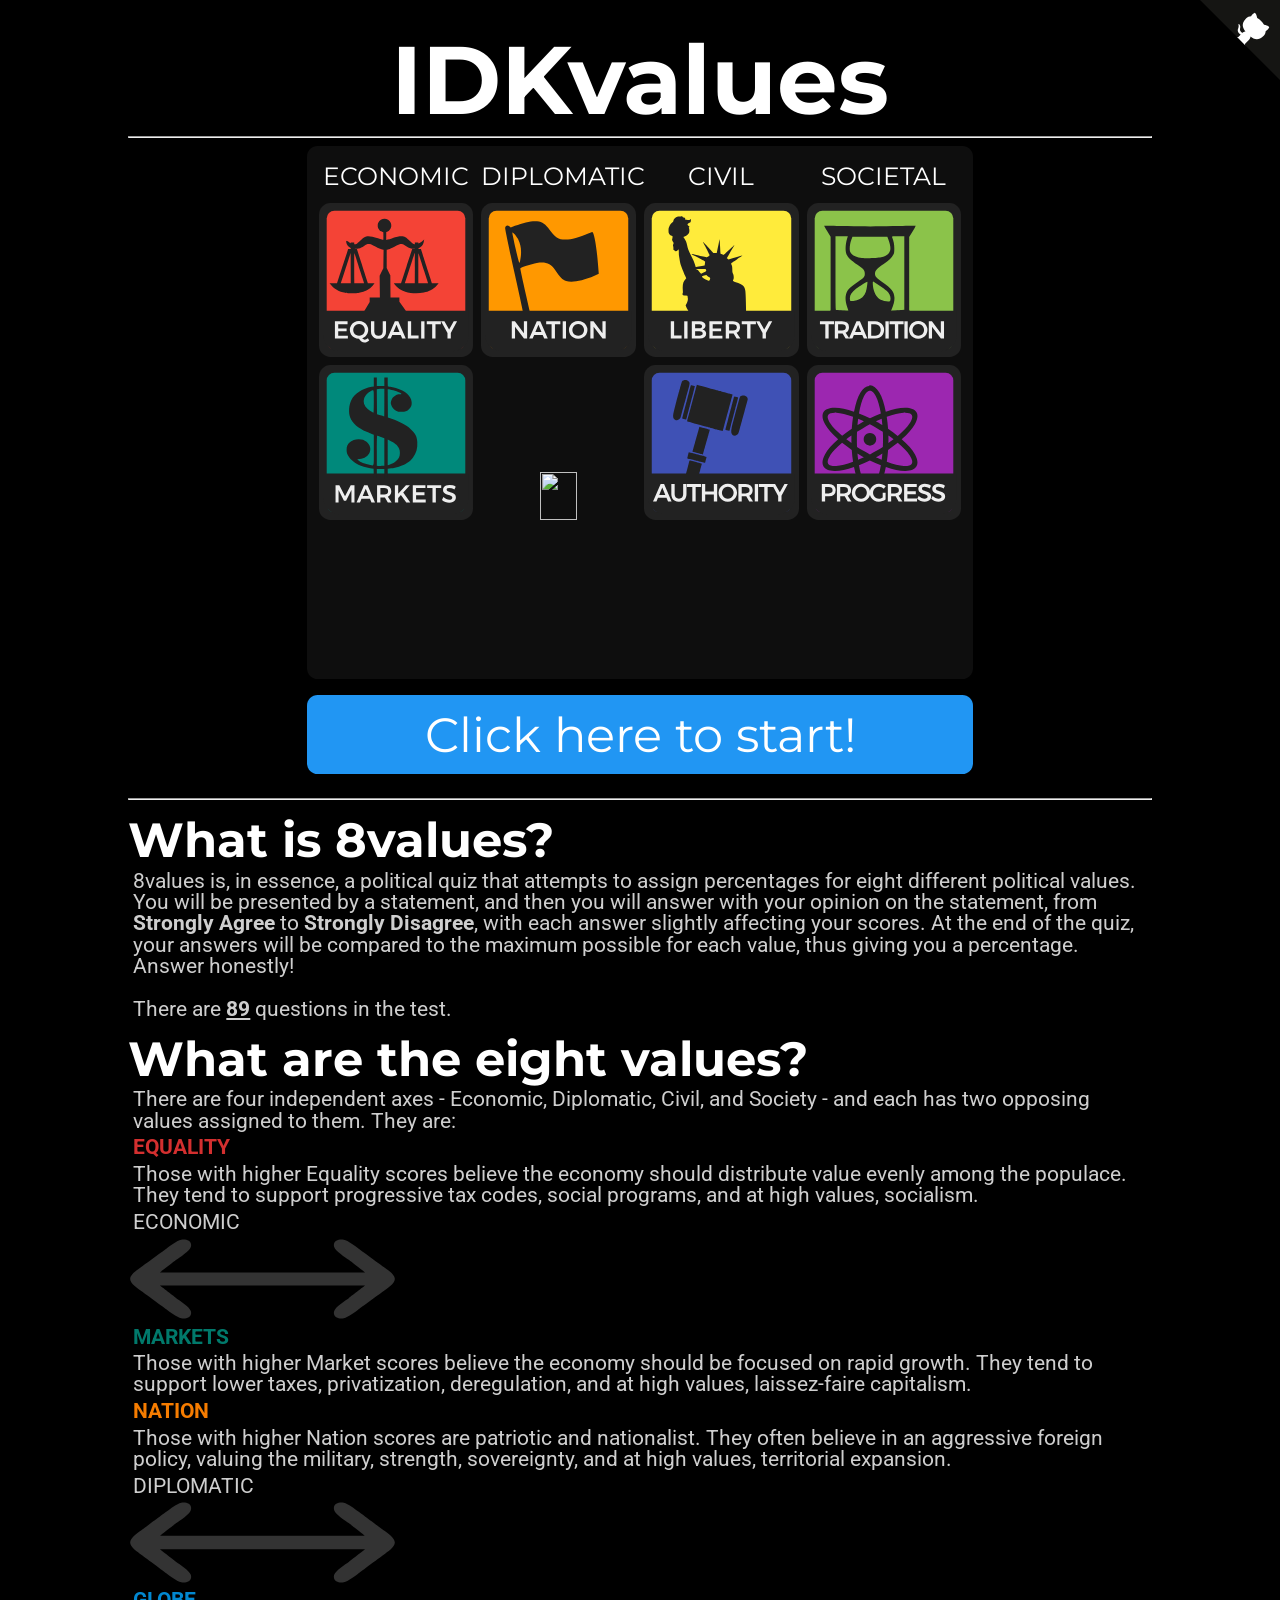
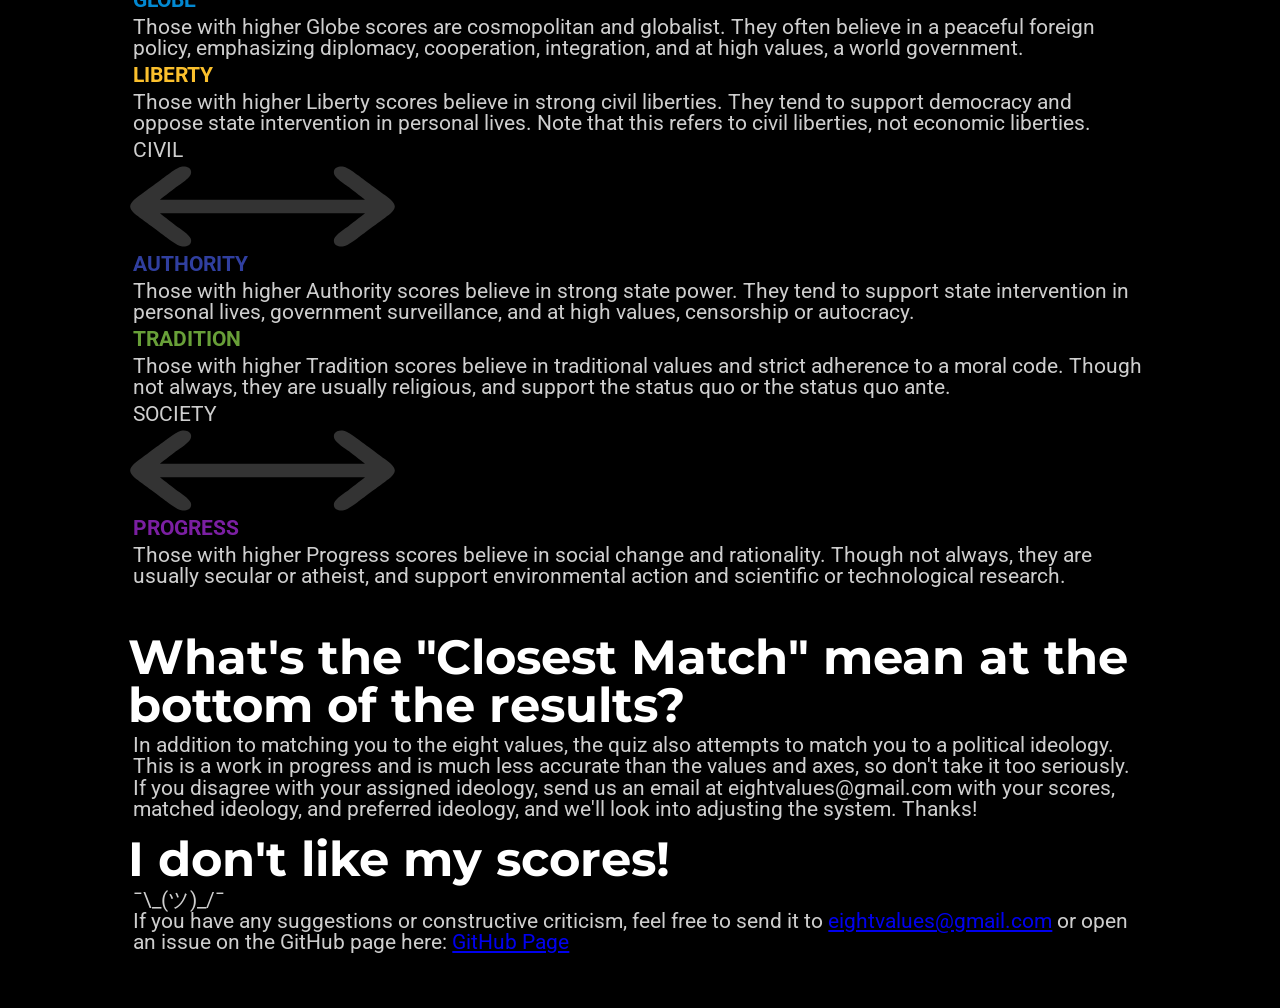
==== index.html @ 137be1ce "create git" ====
<head>
<link href="https://fonts.googleapis.com/css?family=Montserrat:300,400,700|Roboto:400,700" rel="stylesheet">
<link href='style.css' rel='stylesheet' type='text/css'>
<title>IDK</title>
<link rel="icon" type="x-icon" href="icon.png">
<link rel="shortcut icon" type="x-icon" href="icon.png">
<meta charset="utf-8">
<script async src="//pagead2.googlesyndication.com/pagead/js/adsbygoogle.js"></script>
<script>
  (adsbygoogle = window.adsbygoogle || []).push({
    google_ad_client: "ca-pub-6511426299019766",
    enable_page_level_ads: true
  });


</script>
</head>
<body>
<a href="https://github.com/8values/8values.github.io" class="github-corner" aria-label="View source on Github"><svg width="80" height="80" viewBox="0 0 250 250" style="fill:#151513; color:#fff; position: absolute; top: 0; border: 0; right: 0;" aria-hidden="true"><path d="M0,0 L115,115 L130,115 L142,142 L250,250 L250,0 Z"></path><path d="M128.3,109.0 C113.8,99.7 119.0,89.6 119.0,89.6 C122.0,82.7 120.5,78.6 120.5,78.6 C119.2,72.0 123.4,76.3 123.4,76.3 C127.3,80.9 125.5,87.3 125.5,87.3 C122.9,97.6 130.6,101.9 134.4,103.2" fill="currentColor" style="transform-origin: 130px 106px;" class="octo-arm"></path><path d="M115.0,115.0 C114.9,115.1 118.7,116.5 119.8,115.4 L133.7,101.6 C136.9,99.2 139.9,98.4 142.2,98.6 C133.8,88.0 127.5,74.4 143.8,58.0 C148.5,53.4 154.0,51.2 159.7,51.0 C160.3,49.4 163.2,43.6 171.4,40.1 C171.4,40.1 176.1,42.5 178.8,56.2 C183.1,58.6 187.2,61.8 190.9,65.4 C194.5,69.0 197.7,73.2 200.1,77.6 C213.8,80.2 216.3,84.9 216.3,84.9 C212.7,93.1 206.9,96.0 205.4,96.6 C205.1,102.4 203.0,107.8 198.3,112.5 C181.9,128.9 168.3,122.5 157.7,114.1 C157.9,116.9 156.7,120.9 152.7,124.9 L141.0,136.5 C139.8,137.7 141.6,141.9 141.8,141.8 Z" fill="currentColor" class="octo-body"></path></svg></a><style>.github-corner:hover .octo-arm{animation:octocat-wave 560ms ease-in-out}@keyframes octocat-wave{0%,100%{transform:rotate(0)}20%,60%{transform:rotate(-25deg)}40%,80%{transform:rotate(10deg)}}@media (max-width:500px){.github-corner:hover .octo-arm{animation:none}.github-corner .octo-arm{animation:octocat-wave 560ms ease-in-out}}</style>
<h1>IDKvalues</h1>
<hr>
<div class="center">
    <div class="axis_name quadcolumn">ECONOMIC</div>
    <div class="axis_name quadcolumn">DIPLOMATIC</div>
    <div class="axis_name quadcolumn">CIVIL</div>
    <div class="axis_name quadcolumn">SOCIETAL</div>
    <a href="#anchor"><img src="/value_images/equality.svg" class="quadcolumn"></a>
    <a href="#anchor"><img src="/value_images/nation.svg" class="quadcolumn"></a>
    <a href="#anchor"><img src="/value_images/liberty.svg" class="quadcolumn"></a>
    <a href="#anchor"><img src="/value_images/tradition.svg" class="quadcolumn"></a>
    <a href="#anchor"><img src="/value_images/markets.svg" class="quadcolumn"></a>
    <a href="#anchor"><img src="/value_images/globe.svg" class="quadcolumn"></a>
    <a href="#anchor"><img src="/value_images/authority.svg" class="quadcolumn"></a>
    <a href="#anchor"><img src="/value_images/progress.svg" class="quadcolumn"></a>
</div>
<br>
<button class="button" onclick="location.href='instructions.html';" style="font-size:36pt;">Click here to start!</button>
<br><hr>
<h2>What is 8values?</h2>
    <p>8values is, in essence, a political quiz that attempts to assign percentages for eight different political values. You will be presented by a statement, and then you will answer with your opinion on the statement, from <b>Strongly Agree</b> to <b>Strongly Disagree</b>, with each answer slightly affecting your scores. At the end of the quiz, your answers will be compared to the maximum possible for each value, thus giving you a percentage. Answer honestly!<br /><br />
    There are <b><u><span id="numOfQuestions"></span></u></b> questions in the test.</p>

<h2><a id="anchor">What are the eight values?</a></h2>
    <p>There are four independent axes - Economic, Diplomatic, Civil, and Society - and each has two opposing values assigned to them. They are:</p>
    <div class="explanation_bg">
        <div class="spacer">
            <div class="explanation_blurb_left">
                <p class="value"><b style="color:#d32f2f;">EQUALITY</b></p>
                <p class="blurb-text">
                    Those with higher Equality scores believe the economy should distribute value evenly among the populace. They tend to support progressive tax codes, social programs, and at high values, socialism.
                </p>
            </div>
            <div class="explanation_axis">
                <p class="axis_name">ECONOMIC</p>
                <img class="arrow" src="double_arrow.svg"></img>
            </div>
            <div class="explanation_blurb_right">
                <p class="value"><b style="color:#00796b;">MARKETS</b></p>
                <p class="blurb-text">
                    Those with higher Market scores believe the economy should be focused on rapid growth. They tend to support lower taxes, privatization, deregulation, and at high values, laissez-faire capitalism.
                </p>
            </div>
        </div>
        <div class="spacer">
            <div class="explanation_blurb_left">
                <p class="value"><b style="color:#f57c00;">NATION</b></p>
                <p class="blurb-text">
                    Those with higher Nation scores are patriotic and nationalist. They often believe in an aggressive foreign policy, valuing the military, strength, sovereignty, and at high values, territorial expansion.
                </p>
            </div>
            <div class="explanation_axis">
                <p class="axis_name">DIPLOMATIC</p>
                <img class="arrow" src="double_arrow.svg"></img>
            </div>
            <div class="explanation_blurb_right">
                <p class="value"><b style="color:#0288d1;">GLOBE</b></p>
                <p class="blurb-text">
                    Those with higher Globe scores are cosmopolitan and globalist. They often believe in a peaceful foreign policy, emphasizing diplomacy, cooperation, integration, and at high values, a world government.
                </p>
            </div>
        </div>
        <div class="spacer">
            <div class="explanation_blurb_left">
                <p class="value"><b style="color:#fbc02d;">LIBERTY</b></p>
                <p class="blurb-text">
                    Those with higher Liberty scores believe in strong civil liberties. They tend to support democracy and oppose state intervention in personal lives. Note that this refers to civil liberties, not economic liberties.
                </p>
            </div>
            <div class="explanation_axis">
                <p class="axis_name">CIVIL</p>
                <img class="arrow" src="double_arrow.svg"></img>
            </div>
            <div class="explanation_blurb_right">
                <p class="value"><b style="color:#303f9f;">AUTHORITY</b></p>
                <p class="blurb-text">
                    Those with higher Authority scores believe in strong state power. They tend to support state intervention in personal lives, government surveillance, and at high values, censorship or autocracy.
                </p>
            </div>
        </div>
        <div class="spacer">
            <div class="explanation_blurb_left">
                <p class="value"><b style="color:#689f38;">TRADITION</b></p>
                <p class="blurb-text">
                    Those with higher Tradition scores believe in traditional values and strict adherence to a moral code. Though not always, they are usually religious, and support the status quo or the status quo ante.
                </p>
            </div>
            <div class="explanation_axis">
                <p class="axis_name">SOCIETY</p>
                <img class="arrow" src="double_arrow.svg"></img>
            </div>
            <div class="explanation_blurb_right">
                <p class="value"><b style="color:#7b1fa2;">PROGRESS</b></p>
                <p class="blurb-text">
                    Those with higher Progress scores believe in social change and rationality. Though not always, they are usually secular or atheist, and support environmental action and scientific or technological research.
                </p>
            </div>
        </div>
        <br/>
    </div>

<h2 style="margin-top: 17pt;">What's the "Closest Match" mean at the bottom of the results?</h2>
    <p>In addition to matching you to the eight values, the quiz also attempts to match you to a political ideology. This is a work in progress and is much less accurate than the values and axes, so don't take it too seriously. If you disagree with your assigned ideology, send us an email at eightvalues@gmail.com with your scores, matched ideology, and preferred ideology, and we'll look into adjusting the system. Thanks!</p>
<h2>I don't like my scores!</h2>
    <p>¯\_(ツ)_/¯<br/>
    If you have any suggestions or constructive criticism, feel free to send it to <a href="mailto:eightvalues@gmail.com">eightvalues@gmail.com</a> or open an issue on the GitHub page here: <a href="https://github.com/8values/8values.github.io">GitHub Page</a></p>
<br>
<!-- Website visit statistics - no personal information is collected! -->
<script type="text/javascript">
var sc_project=11325211;
var sc_invisible=1;
var sc_security="fd9f0659";
var scJsHost = (("https:" == document.location.protocol) ?
"https://secure." : "http://www.");
document.write("<sc"+"ript type='text/javascript' src='" +
scJsHost+
"statcounter.com/counter/counter.js'></"+"script>");
</script>
<noscript><div class="statcounter"><a title="web stats"
href="http://statcounter.com/" target="_blank"><img
class="statcounter"
src="//c.statcounter.com/11325211/0/fd9f0659/1/" alt="web
stats"></a></div></noscript>

<!-- This is the script for the page itself -->
<script type="application/javascript"src="questions.js"></script>
<script type="text/javascript">
    document.getElementById("numOfQuestions").innerHTML = questions.length;
</script>
</body>
---- style.css ----
html {
    background-color: #000000;
    padding: 0px;
}

body {
    width: 80%;
    min-height: calc(100vh - 4em);
    margin: 0 auto;
    padding: 2em;
    background-color: #000000;
    border-color: #000000;
    border-left-style: solid;
    border-right-style: solid;
    border-width: 20px;
}

p {
    color: #cecece;
    font-family: 'Roboto', sans-serif;
    font-size: 16pt;
    line-height: 1;
    margin: 4pt;
}

div.center {
    background-color: #0e0e0e;
    font-family: 'Montserrat', sans-serif;
    border-radius: 8pt;
    padding: 6pt;
    color: white;
    width: 50%;
    min-width: 488pt;
    text-align: center;
    text-decoration: none;
    display: block;
    font-size: 24pt;
    margin: auto;
}

img.quadcolumn {
    width: 23.75%;
    transition: transform .3s;
}

img.quadcolumn:hover {
    transform: scale(1.05);
}

div.quadcolumn {
    width: 23.75%;
}

div.axis_name {
    color: #ffffff;
    font-size: 19pt;
    font-family: 'Montserrat';
    display: inline-block;
    padding-bottom: 8.65pt;
}

p.value-description {
    text-indent: -16pt;
    margin-left: 20pt;
}

p.question {
    margin: 16pt auto;
    color: #ffffff;
    font-family: 'Montserrat', sans-serif;
    font-weight: normal;
    width: 70%;
    min-width: 500pt;
    min-height: 144pt;
    background-color: #000000;
    padding: 16pt;
    border-radius: 16pt;
    font-size: 36pt;
    display: flex;
    justify-content: center;
    align-items: center;
    text-align: center;

}

h1 {
    color: #ffffff;
    font-family: 'Montserrat', sans-serif;
    font-size: 72pt;
    text-align: center;
    line-height: 72pt;
    margin-top: 0pt;
    margin-bottom: 0pt;
}

h2 {
    color: #ffffff;
    font-family: 'Montserrat', sans-serif;
    font-size: 36pt;
    line-height: 36pt;
    margin-top: 12pt;
    margin-bottom: 0pt;
}

li {
    font-size: 16pt;
    text-indent: 16pt;
}

a {
    font-family: inherit;
}

img.center {
    display: block;
    margin: 1em auto;
    width: 50%;
    min-width: 500pt;
}

.button {
    background-color: #2196f3;
    font-family: 'Montserrat', sans-serif;
    border: none;
    border-radius: 8pt;
    color: white;
    padding: 8pt;
    width: 50%;
    min-width: 500pt;
    text-align: center;
    text-decoration: none;
    display: block;
    font-size: 24pt;
    margin: -2px auto;
    cursor: pointer;
}

.small_button,
.small_button_off {
    background-color: #333;
    font-family: 'Montserrat', sans-serif;
    border: none;
    border-radius: 8pt;
    color: white;
    padding: 8pt;
    width: 10%;
    min-width: 100pt;
    text-align: center;
    text-decoration: none;
    display: block;
    font-size: 18pt;
    margin: -2px auto;
    cursor: pointer;
}

.small_button_off {
    background-color: #ddd;
    color: #888;
    border: 2px solid #888;
    cursor: not-allowed;
    margin: -4px auto;
}

div.axis {
    width: 100%;
    display: flex;
    align-items: center;
    justify-content: center;
}

div.bar {
    height: 36pt;
    line-height: 36pt;
    padding: 8pt;
    margin-top: 4pt;
    margin-bottom: 4pt;
    border-width: 4px;
    border-right-width: 1px;
    border-top-style: solid;
    border-bottom-style: solid;
    border-color: #222222;
    background-color: #eeeeee;
    display: block;
    width: 50%;
}

div.text-wrapper {
    font-family: 'Montserrat', sans-serif;
    font-size: 36pt;
    line-height: 36pt;
    color: #222222;
    display: inline-block;
}

div.equality {
    background-color: #f44336;
    text-align: left;
    border-right-style: solid;
}

div.wealth {
    background-color: #00897b;
    text-align: right;
    border-left-style: solid;
}

div.liberty {
    background-color: #ffeb3b;
    text-align: left;
    border-right-style: solid;
}

div.authority {
    background-color: #3f51b5;
    text-align: right;
    border-left-style: solid;
}

div.internat {
    background-color: #ffdb8c;
    text-align: right;
    border-left-style: solid;
}

div.nati {
    background-color: #ff9800;
    text-align: left;
    border-right-style: solid;
}

div.progress {
    background-color: #9c27b0;
    text-align: right;
    border-left-style: solid;
}

div.tradition {
    background-color: #8bc34a;
    text-align: left;
    border-right-style: solid;
}

div.militarist {
    background-color: #8BC34A;
    text-align: right;
    border-left-style: solid;
}

div.pacifist {
    background-color: #ff84a3;
    text-align: left;
    border-right-style: solid;
}

div.trade {
    background-color: #3993dc;
    text-align: right;
    border-left-style: solid;
}

div.protectionist {
    background-color: #a400d6;
    text-align: left;
    border-right-style: solid;
}

div.Accelerate {
    background-color: #607d8b;
    text-align: right;
    border-left-style: solid;
}

div.Decelerate {
    background-color: #ffac67;
    text-align: left;
    border-right-style: solid;
}

div.democracy {
    background-color: #00796f;
    text-align: right;
    border-left-style: solid;
}

div.anti-democratic {
    background-color: #ff9100;
    text-align: left;
    border-right-style: solid;
}

div.open_borders {
    background-color: #0400ff;
    text-align: right;
    border-left-style: solid;
}

div.close_borders {
    background-color: hsl(332, 100%, 70%);
    text-align: left;
    border-right-style: solid;
}

div.reform {
    background-color: #f86969;
    text-align: right;
    border-left-style: solid;
}

div.revolution {
    background-color: #ad0000;
    text-align: left;
    border-right-style: solid;
}

div.secular {
    background-color: #ffa600;
    text-align: right;
    border-left-style: solid;
}

div.religious {
    background-color: #00a2ff;
    text-align: left;
    border-right-style: solid;
}

span.weight-300 {
    font-weight: 300;
}

#banner {
    border-color: #444444;
    border-style: solid;
    border-width: 2px;
    border-radius: 8pt;
    display: block;
    margin: 8pt;
    margin-left: auto;
    margin-right: auto;
}
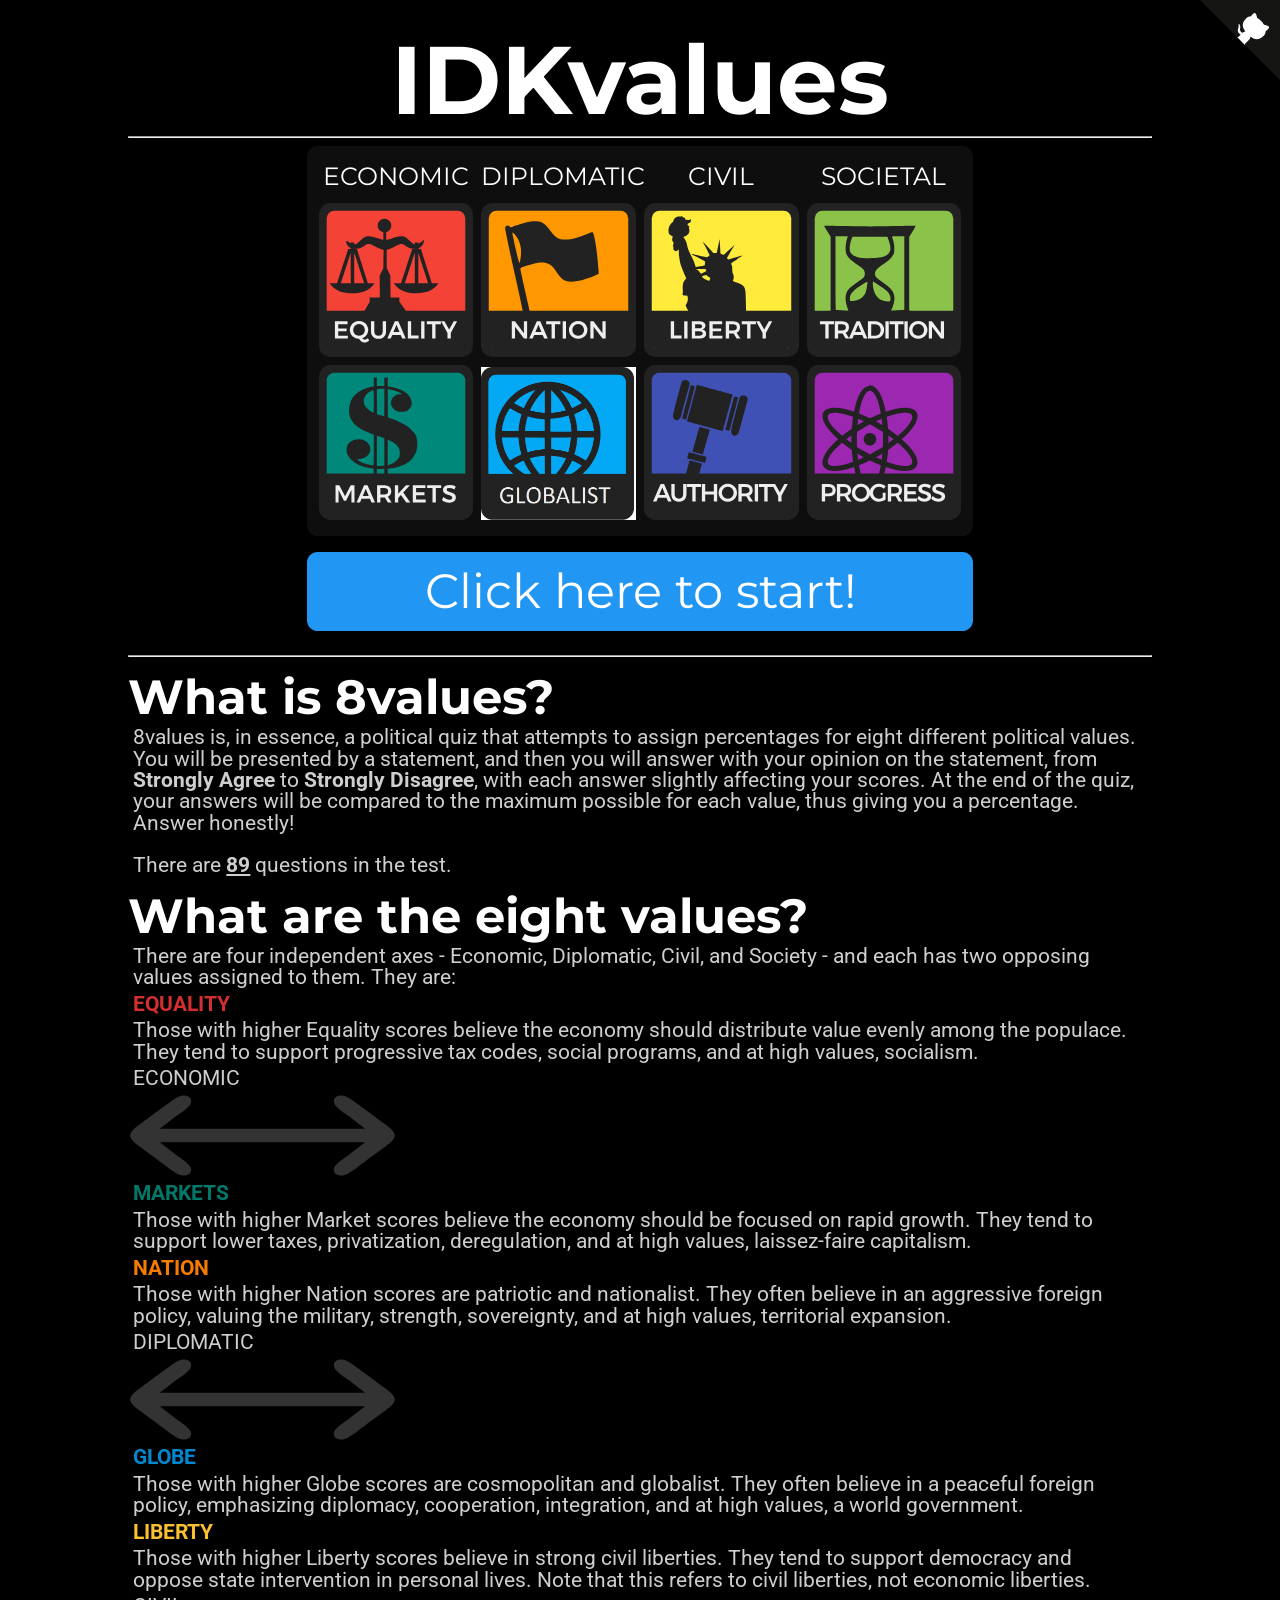
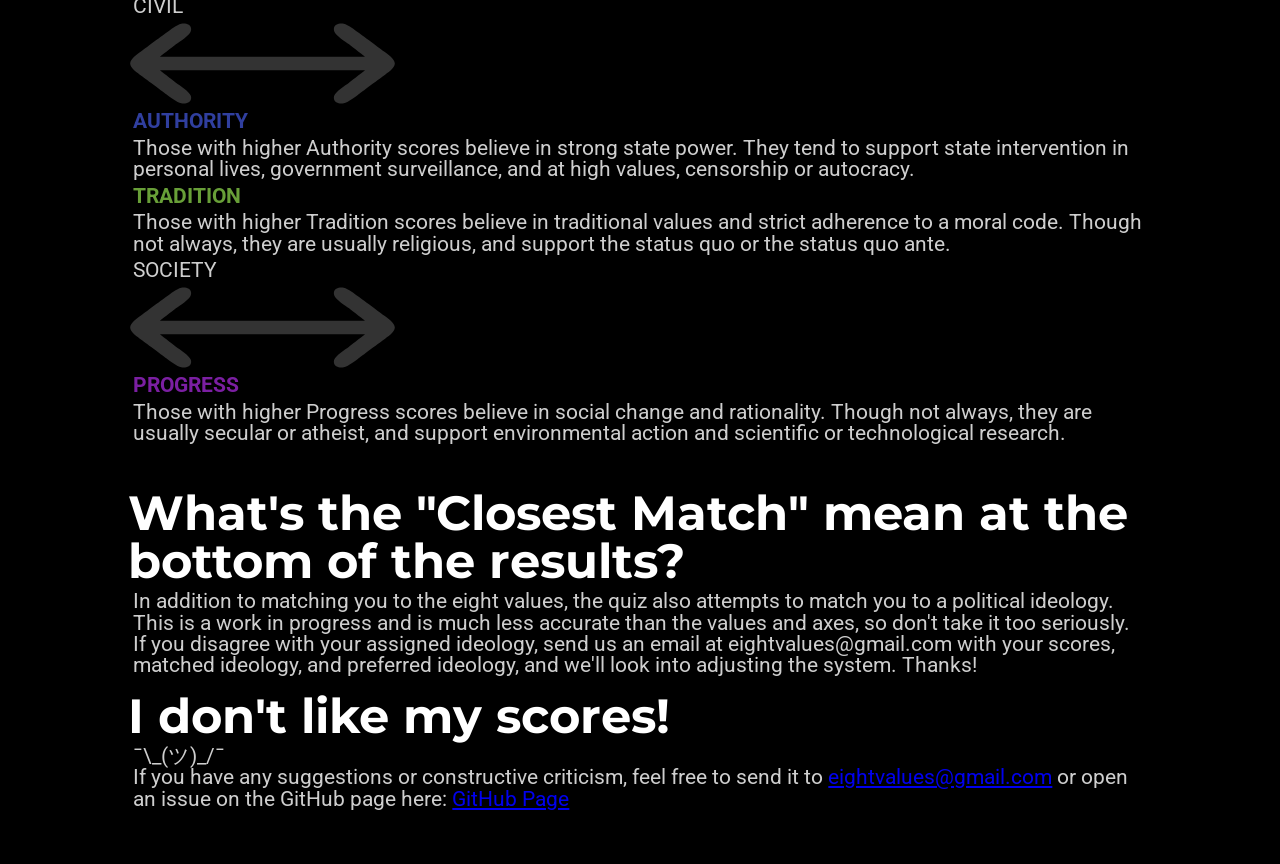
==== commit 945e87ce: "create git" ====
--- a/index.html
+++ b/index.html
@@ -24,14 +24,14 @@
     <div class="axis_name quadcolumn">DIPLOMATIC</div>
     <div class="axis_name quadcolumn">CIVIL</div>
     <div class="axis_name quadcolumn">SOCIETAL</div>
-    <a href="#anchor"><img src="/value_images/equality.svg" class="quadcolumn"></a>
-    <a href="#anchor"><img src="/value_images/nation.svg" class="quadcolumn"></a>
-    <a href="#anchor"><img src="/value_images/liberty.svg" class="quadcolumn"></a>
-    <a href="#anchor"><img src="/value_images/tradition.svg" class="quadcolumn"></a>
-    <a href="#anchor"><img src="/value_images/markets.svg" class="quadcolumn"></a>
-    <a href="#anchor"><img src="/value_images/globe.svg" class="quadcolumn"></a>
-    <a href="#anchor"><img src="/value_images/authority.svg" class="quadcolumn"></a>
-    <a href="#anchor"><img src="/value_images/progress.svg" class="quadcolumn"></a>
+    <a href="#anchor"><img src="value_images/equality.svg" class="quadcolumn"></a>
+    <a href="#anchor"><img src="value_images/nation.svg" class="quadcolumn"></a>
+    <a href="#anchor"><img src="value_images/liberty.svg" class="quadcolumn"></a>
+    <a href="#anchor"><img src="value_images/tradition.svg" class="quadcolumn"></a>
+    <a href="#anchor"><img src="value_images/markets.svg" class="quadcolumn"></a>
+    <a href="#anchor"><img src="value_images/globalist.png" class="quadcolumn"></a>
+    <a href="#anchor"><img src="value_images/authority.svg" class="quadcolumn"></a>
+    <a href="#anchor"><img src="value_images/progress.svg" class="quadcolumn"></a>
 </div>
 <br>
 <button class="button" onclick="location.href='instructions.html';" style="font-size:36pt;">Click here to start!</button>
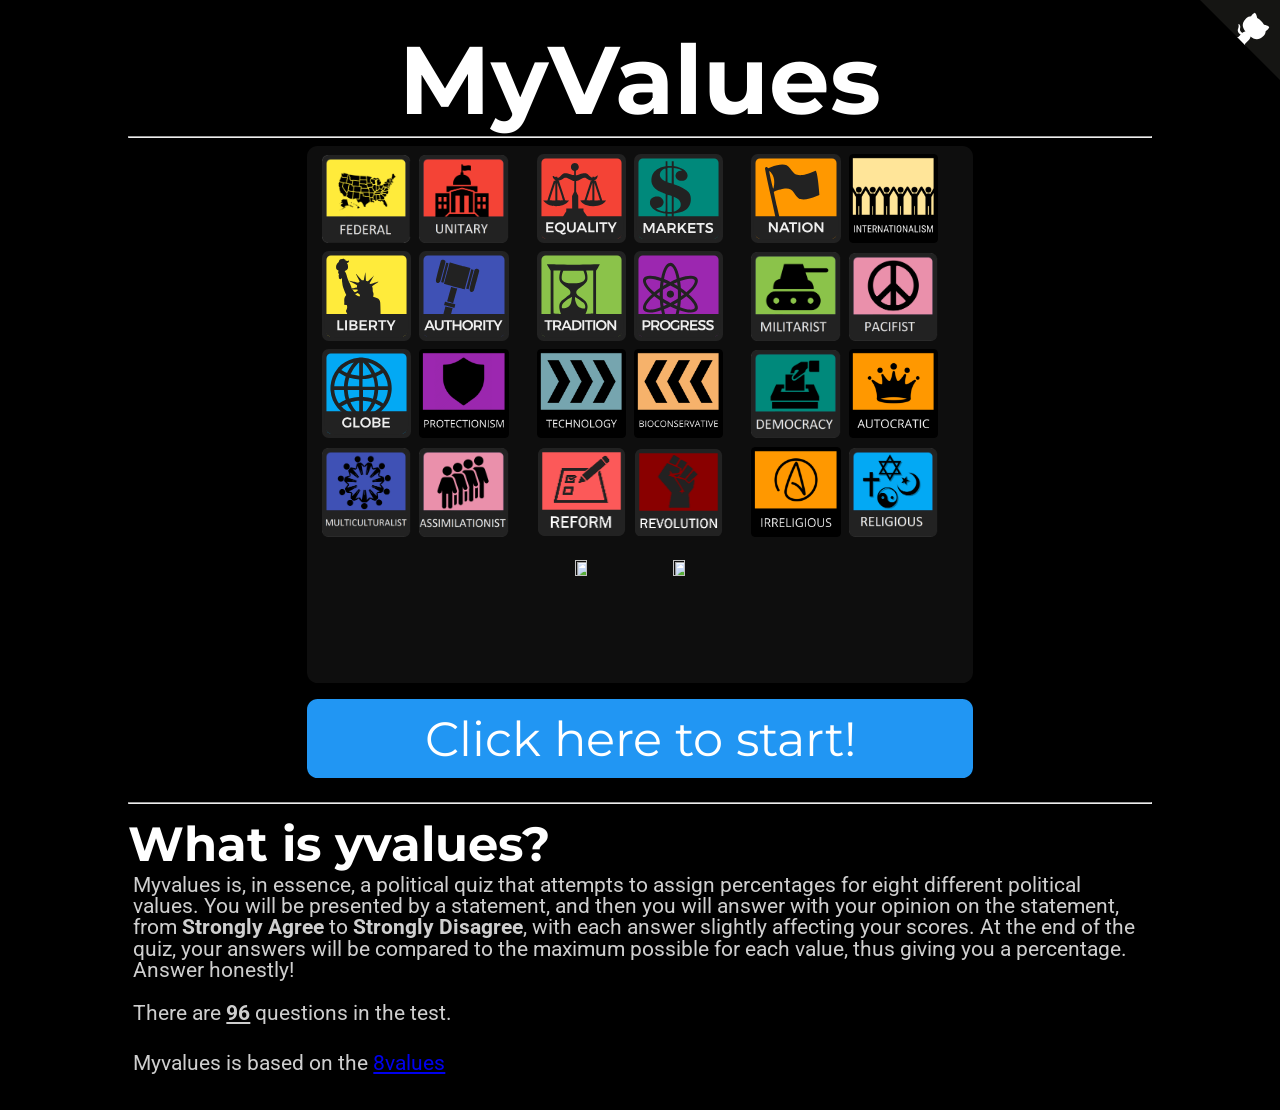
==== commit 1a639208: "version 1.1" ====
--- a/index.html
+++ b/index.html
@@ -1,7 +1,7 @@
 <head>
 <link href="https://fonts.googleapis.com/css?family=Montserrat:300,400,700|Roboto:400,700" rel="stylesheet">
 <link href='style.css' rel='stylesheet' type='text/css'>
-<title>IDK</title>
+<title>MyValues</title>
 <link rel="icon" type="x-icon" href="icon.png">
 <link rel="shortcut icon" type="x-icon" href="icon.png">
 <meta charset="utf-8">
@@ -16,31 +16,61 @@
 </script>
 </head>
 <body>
-<a href="https://github.com/8values/8values.github.io" class="github-corner" aria-label="View source on Github"><svg width="80" height="80" viewBox="0 0 250 250" style="fill:#151513; color:#fff; position: absolute; top: 0; border: 0; right: 0;" aria-hidden="true"><path d="M0,0 L115,115 L130,115 L142,142 L250,250 L250,0 Z"></path><path d="M128.3,109.0 C113.8,99.7 119.0,89.6 119.0,89.6 C122.0,82.7 120.5,78.6 120.5,78.6 C119.2,72.0 123.4,76.3 123.4,76.3 C127.3,80.9 125.5,87.3 125.5,87.3 C122.9,97.6 130.6,101.9 134.4,103.2" fill="currentColor" style="transform-origin: 130px 106px;" class="octo-arm"></path><path d="M115.0,115.0 C114.9,115.1 118.7,116.5 119.8,115.4 L133.7,101.6 C136.9,99.2 139.9,98.4 142.2,98.6 C133.8,88.0 127.5,74.4 143.8,58.0 C148.5,53.4 154.0,51.2 159.7,51.0 C160.3,49.4 163.2,43.6 171.4,40.1 C171.4,40.1 176.1,42.5 178.8,56.2 C183.1,58.6 187.2,61.8 190.9,65.4 C194.5,69.0 197.7,73.2 200.1,77.6 C213.8,80.2 216.3,84.9 216.3,84.9 C212.7,93.1 206.9,96.0 205.4,96.6 C205.1,102.4 203.0,107.8 198.3,112.5 C181.9,128.9 168.3,122.5 157.7,114.1 C157.9,116.9 156.7,120.9 152.7,124.9 L141.0,136.5 C139.8,137.7 141.6,141.9 141.8,141.8 Z" fill="currentColor" class="octo-body"></path></svg></a><style>.github-corner:hover .octo-arm{animation:octocat-wave 560ms ease-in-out}@keyframes octocat-wave{0%,100%{transform:rotate(0)}20%,60%{transform:rotate(-25deg)}40%,80%{transform:rotate(10deg)}}@media (max-width:500px){.github-corner:hover .octo-arm{animation:none}.github-corner .octo-arm{animation:octocat-wave 560ms ease-in-out}}</style>
-<h1>IDKvalues</h1>
+<a href="https://github.com/lord-jakub/myvalues" class="github-corner" aria-label="View source on Github"><svg width="80" height="80" viewBox="0 0 250 250" style="fill:#151513; color:#fff; position: absolute; top: 0; border: 0; right: 0;" aria-hidden="true"><path d="M0,0 L115,115 L130,115 L142,142 L250,250 L250,0 Z"></path><path d="M128.3,109.0 C113.8,99.7 119.0,89.6 119.0,89.6 C122.0,82.7 120.5,78.6 120.5,78.6 C119.2,72.0 123.4,76.3 123.4,76.3 C127.3,80.9 125.5,87.3 125.5,87.3 C122.9,97.6 130.6,101.9 134.4,103.2" fill="currentColor" style="transform-origin: 130px 106px;" class="octo-arm"></path><path d="M115.0,115.0 C114.9,115.1 118.7,116.5 119.8,115.4 L133.7,101.6 C136.9,99.2 139.9,98.4 142.2,98.6 C133.8,88.0 127.5,74.4 143.8,58.0 C148.5,53.4 154.0,51.2 159.7,51.0 C160.3,49.4 163.2,43.6 171.4,40.1 C171.4,40.1 176.1,42.5 178.8,56.2 C183.1,58.6 187.2,61.8 190.9,65.4 C194.5,69.0 197.7,73.2 200.1,77.6 C213.8,80.2 216.3,84.9 216.3,84.9 C212.7,93.1 206.9,96.0 205.4,96.6 C205.1,102.4 203.0,107.8 198.3,112.5 C181.9,128.9 168.3,122.5 157.7,114.1 C157.9,116.9 156.7,120.9 152.7,124.9 L141.0,136.5 C139.8,137.7 141.6,141.9 141.8,141.8 Z" fill="currentColor" class="octo-body"></path></svg></a><style>.github-corner:hover .octo-arm{animation:octocat-wave 560ms ease-in-out}@keyframes octocat-wave{0%,100%{transform:rotate(0)}20%,60%{transform:rotate(-25deg)}40%,80%{transform:rotate(10deg)}}@media (max-width:500px){.github-corner:hover .octo-arm{animation:none}.github-corner .octo-arm{animation:octocat-wave 560ms ease-in-out}}</style>
+<h1>MyValues</h1>
 <hr>
 <div class="center">
-    <div class="axis_name quadcolumn">ECONOMIC</div>
-    <div class="axis_name quadcolumn">DIPLOMATIC</div>
-    <div class="axis_name quadcolumn">CIVIL</div>
-    <div class="axis_name quadcolumn">SOCIETAL</div>
+   
+    <a href="#anchor"><img src="value_images/federal.png" class="quadcolumn"></a>
+    <a href="#anchor"><img src="value_images/unitary.png" class="quadcolumn space"></a>
+
     <a href="#anchor"><img src="value_images/equality.svg" class="quadcolumn"></a>
+    <a href="#anchor"><img src="value_images/markets.svg" class="quadcolumn space"></a>
+
     <a href="#anchor"><img src="value_images/nation.svg" class="quadcolumn"></a>
+    <a href="#anchor"><img src="value_images/internationalist.png" class="quadcolumn space"></a>
+
     <a href="#anchor"><img src="value_images/liberty.svg" class="quadcolumn"></a>
+    <a href="#anchor"><img src="value_images/authority.svg" class="quadcolumn space"></a>
+
     <a href="#anchor"><img src="value_images/tradition.svg" class="quadcolumn"></a>
-    <a href="#anchor"><img src="value_images/markets.svg" class="quadcolumn"></a>
-    <a href="#anchor"><img src="value_images/globalist.png" class="quadcolumn"></a>
-    <a href="#anchor"><img src="value_images/authority.svg" class="quadcolumn"></a>
-    <a href="#anchor"><img src="value_images/progress.svg" class="quadcolumn"></a>
+    <a href="#anchor"><img src="value_images/progress.svg" class="quadcolumn space"></a>
+
+    <a href="#anchor"><img src="value_images/militarist.png" class="quadcolumn"></a>
+    <a href="#anchor"><img src="value_images/pacifist.png" class="quadcolumn space"></a>
+
+    <a href="#anchor"><img src="value_images/trade.svg" class="quadcolumn"></a>
+    <a href="#anchor"><img src="value_images/protectionist.png" class="quadcolumn space"></a>
+
+    <a href="#anchor"><img src="value_images/accelerate.png" class="quadcolumn"></a>
+    <a href="#anchor"><img src="value_images/decelerate.png" class="quadcolumn space"></a>
+
+    <a href="#anchor"><img src="value_images/democracy.png" class="quadcolumn"></a>
+    <a href="#anchor"><img src="value_images/anti-democratic.png" class="quadcolumn space"></a>
+
+    <a href="#anchor"><img src="value_images/open_borders.png" class="quadcolumn"></a>
+    <a href="#anchor"><img src="value_images/close_borders.png" class="quadcolumn space"></a>
+
+    <a href="#anchor"><img src="value_images/reform.png" class="quadcolumn"></a>
+    <a href="#anchor"><img src="value_images/revolution.png" class="quadcolumn space"></a>
+
+    <a href="#anchor"><img src="value_images/secular.png" class="quadcolumn"></a>
+    <a href="#anchor"><img src="value_images/religious.png" class="quadcolumn space"></a>
+
+    <a href="#anchor"><img src="value_images/apolitical.png" class="quadcolumn"></a>
+    <a href="#anchor"><img src="value_images/extremist.png" class="quadcolumn space"></a>
+
 </div>
 <br>
 <button class="button" onclick="location.href='instructions.html';" style="font-size:36pt;">Click here to start!</button>
 <br><hr>
-<h2>What is 8values?</h2>
-    <p>8values is, in essence, a political quiz that attempts to assign percentages for eight different political values. You will be presented by a statement, and then you will answer with your opinion on the statement, from <b>Strongly Agree</b> to <b>Strongly Disagree</b>, with each answer slightly affecting your scores. At the end of the quiz, your answers will be compared to the maximum possible for each value, thus giving you a percentage. Answer honestly!<br /><br />
+<h2>What is yvalues?</h2>
+    <p>Myvalues is, in essence, a political quiz that attempts to assign percentages for eight different political values. You will be presented by a statement, and then you will answer with your opinion on the statement, from <b>Strongly Agree</b> to <b>Strongly Disagree</b>, with each answer slightly affecting your scores. At the end of the quiz, your answers will be compared to the maximum possible for each value, thus giving you a percentage. Answer honestly!<br /><br />
     There are <b><u><span id="numOfQuestions"></span></u></b> questions in the test.</p>
-
-<h2><a id="anchor">What are the eight values?</a></h2>
+    <br>
+    <p>Myvalues is based on the <a href="https://8values.github.io/">8values</a> </p>
+<!--
+<h2><a id="anchor">What are the values?</a></h2>
     <p>There are four independent axes - Economic, Diplomatic, Civil, and Society - and each has two opposing values assigned to them. They are:</p>
     <div class="explanation_bg">
         <div class="spacer">
@@ -122,8 +152,9 @@
     <p>In addition to matching you to the eight values, the quiz also attempts to match you to a political ideology. This is a work in progress and is much less accurate than the values and axes, so don't take it too seriously. If you disagree with your assigned ideology, send us an email at eightvalues@gmail.com with your scores, matched ideology, and preferred ideology, and we'll look into adjusting the system. Thanks!</p>
 <h2>I don't like my scores!</h2>
     <p>¯\_(ツ)_/¯<br/>
-    If you have any suggestions or constructive criticism, feel free to send it to <a href="mailto:eightvalues@gmail.com">eightvalues@gmail.com</a> or open an issue on the GitHub page here: <a href="https://github.com/8values/8values.github.io">GitHub Page</a></p>
+    If you have any suggestions or constructive criticism, feel free to send it to <a href="mailto:eightvalues@gmail.com">eightvalues@gmail.com</a> or open an issue on the GitHub page here: <a href="https://github.com/myvalues/myvalues.github.io">GitHub Page</a></p>
 <br>
+-->
 <!-- Website visit statistics - no personal information is collected! -->
 <script type="text/javascript">
 var sc_project=11325211;
--- a/style.css
+++ b/style.css
@@ -29,7 +29,7 @@
     border-radius: 8pt;
     padding: 6pt;
     color: white;
-    width: 50%;
+    width: 0%;
     min-width: 488pt;
     text-align: center;
     text-decoration: none;
@@ -39,8 +39,11 @@
 }
 
 img.quadcolumn {
-    width: 23.75%;
+    width: 13.75%;
     transition: transform .3s;
+}
+.quadcolumn.space {
+    margin-right: 20px;  /* Větší mezera mezi těmito obrázky */
 }
 
 img.quadcolumn:hover {
@@ -192,6 +195,17 @@
     display: inline-block;
 }
 
+div.unitary {
+    background-color: #ffb300;
+    text-align: right;
+    border-left-style: solid;
+}
+div.federal {
+    background-color: #ff6f00;
+    text-align: left;
+    border-right-style: solid;
+}
+
 div.equality {
     background-color: #f44336;
     text-align: left;
@@ -320,6 +334,17 @@
 
 div.religious {
     background-color: #00a2ff;
+    text-align: left;
+    border-right-style: solid;
+}
+
+div.normie {
+    background-color: #ff6f00;
+    text-align: right;
+    border-left-style: solid;
+}
+div.radical {
+    background-color: #ffb300;
     text-align: left;
     border-right-style: solid;
 }
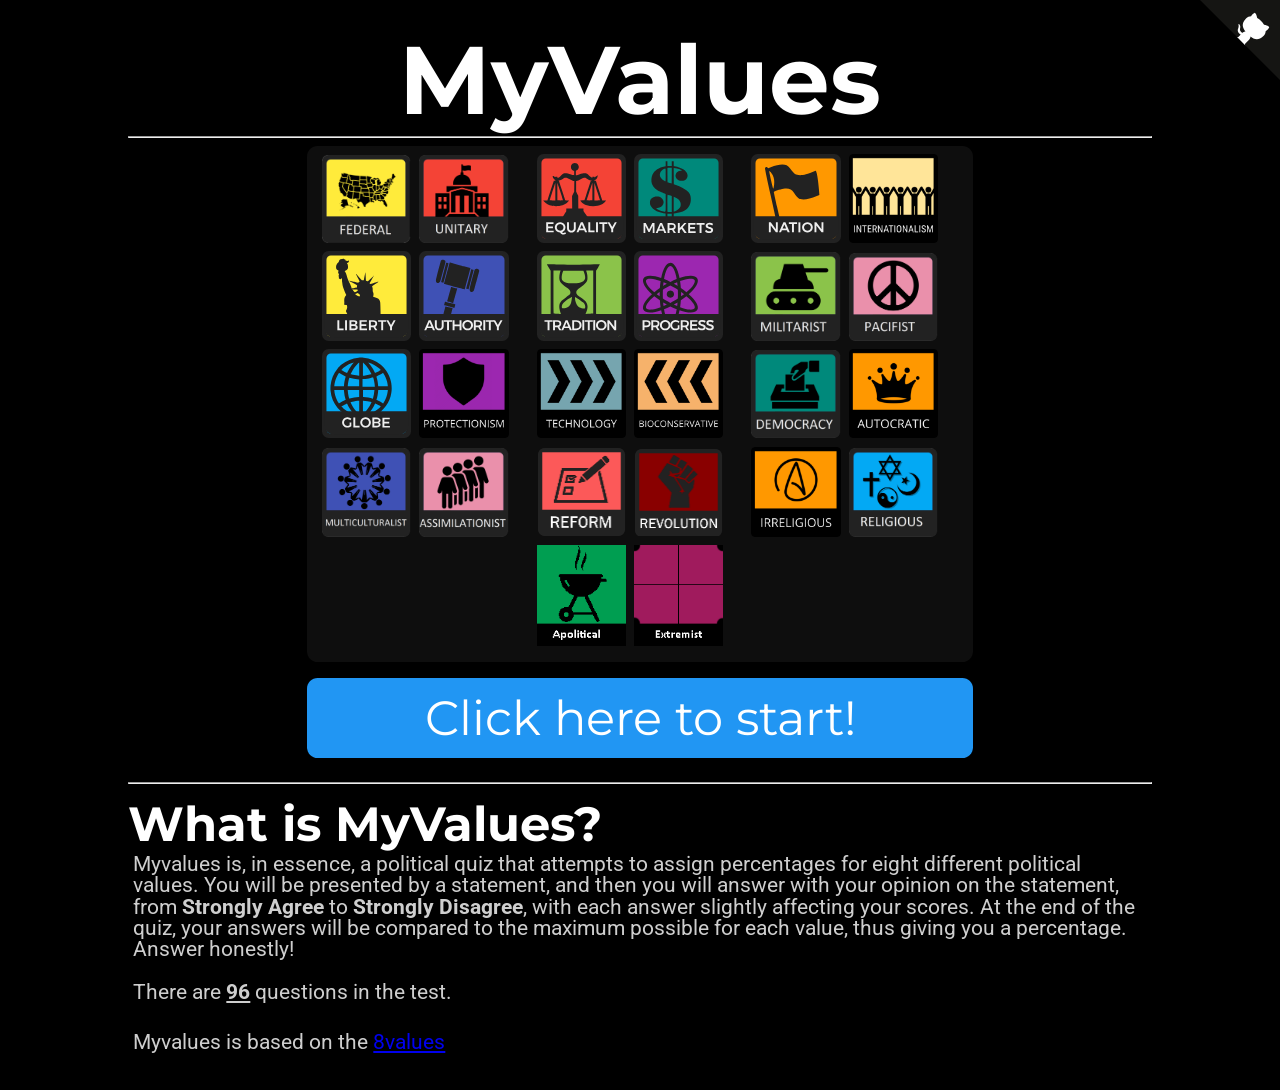
==== commit ec1fbbd1: "version 1.1.1" ====
--- a/index.html
+++ b/index.html
@@ -64,7 +64,7 @@
 <br>
 <button class="button" onclick="location.href='instructions.html';" style="font-size:36pt;">Click here to start!</button>
 <br><hr>
-<h2>What is yvalues?</h2>
+<h2>What is MyValues?</h2>
     <p>Myvalues is, in essence, a political quiz that attempts to assign percentages for eight different political values. You will be presented by a statement, and then you will answer with your opinion on the statement, from <b>Strongly Agree</b> to <b>Strongly Disagree</b>, with each answer slightly affecting your scores. At the end of the quiz, your answers will be compared to the maximum possible for each value, thus giving you a percentage. Answer honestly!<br /><br />
     There are <b><u><span id="numOfQuestions"></span></u></b> questions in the test.</p>
     <br>
